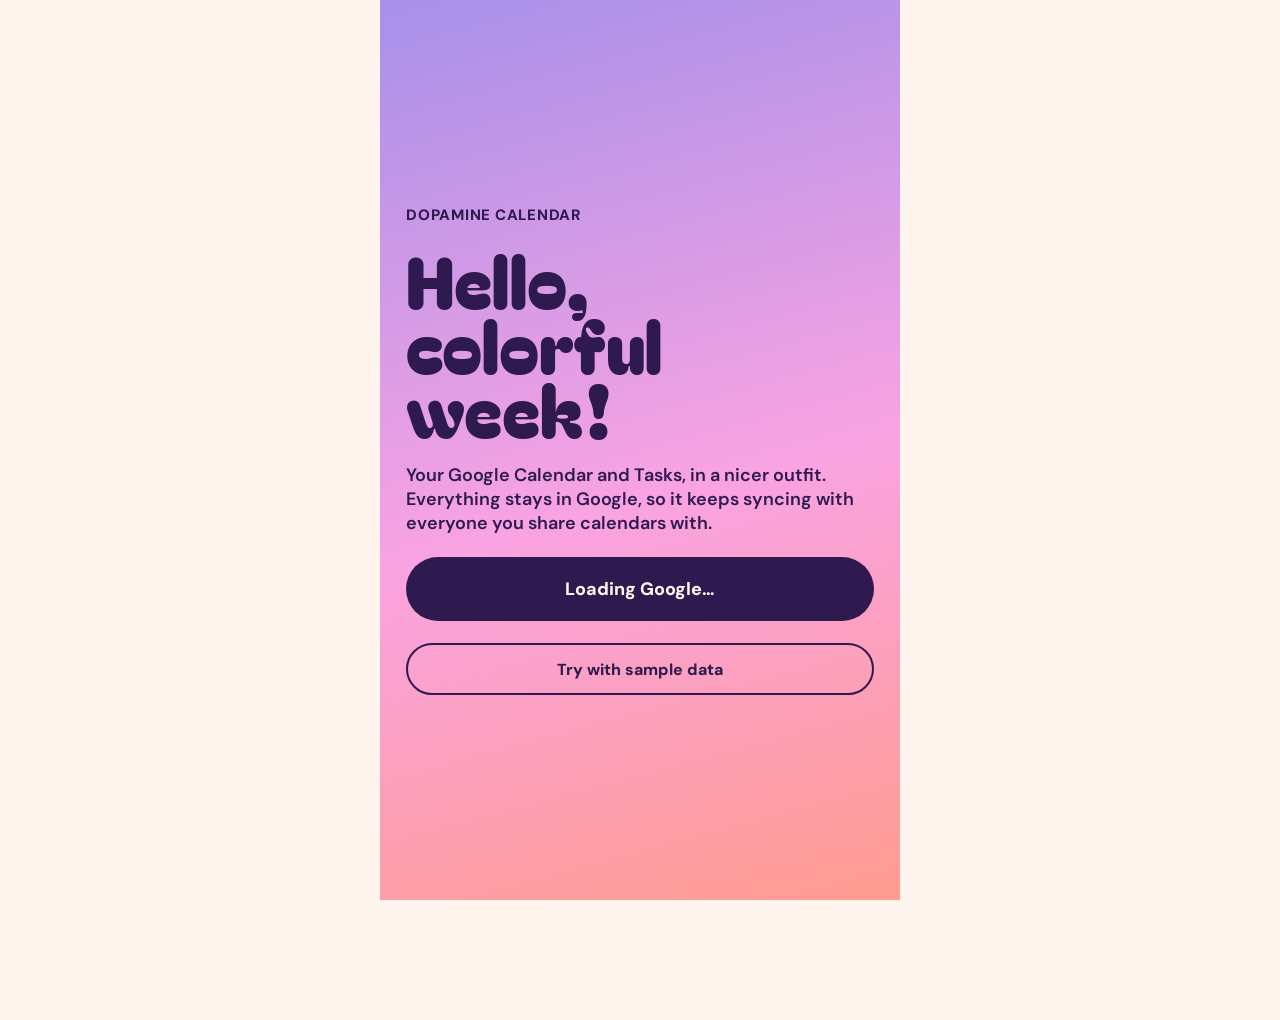
==== index.html @ b86ba57b "Add files via upload" ====
<!doctype html>
<html lang="en">
<head>
<meta charset="utf-8">
<meta name="viewport" content="width=device-width, initial-scale=1, viewport-fit=cover">
<title>Dopamine Calendar</title>
<meta name="theme-color" content="#FF8FA4">
<link rel="manifest" href="manifest.webmanifest">
<link rel="icon" href="icons/icon-192.png">
<link rel="apple-touch-icon" href="icons/icon-192.png">
<link rel="preconnect" href="https://fonts.googleapis.com">
<link rel="preconnect" href="https://fonts.gstatic.com" crossorigin>
<link href="https://fonts.googleapis.com/css2?family=Bagel+Fat+One&family=DM+Sans:wght@400;600;800&display=swap" rel="stylesheet">
<link rel="stylesheet" href="styles.css">
</head>
<body data-mode="work">
<main id="app" aria-live="polite"></main>
<div id="sheet-root"></div>
<div id="toast" role="status"></div>
<script src="parser.js"></script>
<script src="config.js"></script>
<script src="app.js"></script>
<script async defer src="https://accounts.google.com/gsi/client" onload="window.DC && DC.gisLoaded()"></script>
</body>
</html>
---- styles.css ----
/* ---------- Themes ---------- */
body[data-mode="work"] {
  --bg: #FFE6E2; --ink: #3A1712; --hero: #FF8FA4; --hero-ink: #3A1712;
  --accent: #F7965E; --accent-strong: #E26A3A; --card: #FFF8F4; --line: #FFE0DA;
  --prio: #FF8FA4; --notes: #FFCB98; --toggle-bg: #3A1712; --toggle-off: #FFE6E2;
  --chip-off: rgba(255,255,255,0.35); --fab: #F7965E; --shadow: 0 6px 0 #3A1712;
  --t0: #FFB3B8; --t1: #FFCB98; --t2: #FF9FB0; --t3: #FFD3D3;
  --d0: #E26A3A; --d1: #FF7E96; --d2: #FFA9B6; --d3: #FFC9CF;
  --star: #F7965E;
}
body[data-mode="migraine"] {
  --bg: #F5F3FA; --ink: #3E3D5C; --hero: linear-gradient(135deg, #BFE4F2 0%, #F4EBB8 30%, #F3CBE2 55%, #C4C2E6 78%, #C7EFE8 100%); --hero-ink: #3E3D5C;
  --accent: #FFFFFF; --accent-strong: #6E6CA0; --card: #FFFFFF; --line: #EEECF6;
  --prio: #E3E2F3; --notes: #DDEFF7; --toggle-bg: rgba(255,255,255,0.55); --toggle-off: #3E3D5C;
  --chip-off: rgba(255,255,255,0.45); --fab: #C4C2E6; --shadow: none;
  --t0: #DDEFF7; --t1: #F7F1D2; --t2: #F6E0EC; --t3: #E3E2F3;
  --d0: #8E8BC9; --d1: #A6A3D6; --d2: #C2C0E6; --d3: #DAD9F0;
  --star: transparent;
}
body[data-mode="weekend"] {
  --bg: #FFF4EE; --ink: #2E1A4F; --hero: linear-gradient(165deg, #A790EA 0%, #F9A3E2 55%, #FF9C8F 100%); --hero-ink: #2E1A4F;
  --accent: #FFD68B; --accent-strong: #D9541A; --card: #FFFFFF; --line: #F5E8F2;
  --prio: #CCF2F1; --notes: #C9BDF4; --toggle-bg: #2E1A4F; --toggle-off: #FFF4EE;
  --chip-off: rgba(255,255,255,0.3); --fab: #F16925; --shadow: 0 6px 0 #2E1A4F;
  --t0: #CCF2F1; --t1: #FFD68B; --t2: #F9A3E2; --t3: #C9BDF4;
  --d0: #F16925; --d1: #FF9C8F; --d2: #FFD68B; --d3: #CCF2F1;
  --star: transparent;
}

/* ---------- Base ---------- */
* { box-sizing: border-box; }
html, body { margin: 0; }
body {
  background: var(--bg); color: var(--ink);
  font-family: 'DM Sans', system-ui, sans-serif; font-size: 16px;
  -webkit-tap-highlight-color: transparent;
  transition: background .3s;
}
button, input { font-family: inherit; color: inherit; }
button { cursor: pointer; }
.display { font-family: 'Bagel Fat One', 'DM Sans', sans-serif; font-weight: 400; }
#app { max-width: 520px; margin: 0 auto; min-height: 100vh; padding-bottom: 120px; position: relative; }
.sr { position: absolute; width: 1px; height: 1px; overflow: hidden; clip: rect(0 0 0 0); }

/* ---------- Hero ---------- */
.hero {
  background: var(--hero); color: var(--hero-ink);
  border-radius: 0 0 44px 44px; padding: calc(28px + env(safe-area-inset-top)) 22px 24px;
  display: flex; flex-direction: column; gap: 16px; position: relative;
}
.hero .star { position: absolute; right: 26px; top: calc(96px + env(safe-area-inset-top)); width: 64px; height: 64px; pointer-events: none; }
.hero .star path { fill: var(--star); }
.topbar { display: flex; justify-content: space-between; align-items: center; gap: 8px; }
.eyebrow { font-weight: 800; font-size: 15px; letter-spacing: .05em; text-transform: uppercase; }
.hero h1 { margin: 0; font-size: 70px; line-height: .9; white-space: pre-line; position: relative; }
.hero h1.small { font-size: 60px; }
.pill {
  height: 46px; padding: 0 16px 0 12px; border-radius: 23px; border: none;
  background: var(--accent); color: var(--hero-ink); display: inline-flex; align-items: center; gap: 8px;
  font-size: 15px; font-weight: 800;
}
.icon-btn {
  width: 46px; height: 46px; border-radius: 23px; border: none; background: var(--chip-off);
  display: inline-flex; align-items: center; justify-content: center; color: var(--hero-ink);
}
.days { display: grid; grid-template-columns: repeat(7, minmax(0, 1fr)); gap: 6px; }
.day {
  height: 62px; border: none; border-radius: 22px; background: var(--chip-off); color: var(--hero-ink);
  display: flex; flex-direction: column; align-items: center; justify-content: center; gap: 2px; position: relative;
}
.day.on { background: var(--accent); }
.day .l { font-size: 12px; font-weight: 600; }
.day .n { font-size: 19px; font-weight: 800; }
.day.today .n { text-decoration: underline; text-decoration-thickness: 3px; text-underline-offset: 3px; }
.weeknav { display: flex; gap: 8px; }
.toggle { display: grid; grid-template-columns: 1fr 1fr; gap: 6px; background: var(--toggle-bg); padding: 5px; border-radius: 26px; }
.toggle button { height: 46px; border: none; border-radius: 22px; background: transparent; color: var(--toggle-off); font-size: 16px; font-weight: 800; }
.toggle button.on { background: var(--accent); color: var(--hero-ink); }
body[data-mode="migraine"] .toggle button.on { background: #fff; }

/* ---------- Content ---------- */
.content { padding: 20px 16px 0; display: flex; flex-direction: column; gap: 14px; }
.event {
  border-radius: 28px; padding: 18px 20px; display: flex; gap: 16px; align-items: flex-start;
  background: var(--t0); border: none; text-align: left; width: 100%;
}
.event:nth-child(4n+2) { background: var(--t1); }
.event:nth-child(4n+3) { background: var(--t2); }
.event:nth-child(4n+4) { background: var(--t3); }
.event .time { display: flex; flex-direction: column; gap: 2px; min-width: 64px; }
.event .time b { font-size: 20px; }
.event .time span { font-size: 14px; opacity: .8; }
.event .what { display: flex; flex-direction: column; gap: 4px; min-width: 0; }
.event .what b { font-size: 21px; line-height: 1.15; overflow-wrap: anywhere; }
.event .what span { font-size: 14px; font-weight: 600; opacity: .85; }
.allday { display: flex; flex-wrap: wrap; gap: 8px; }
.tag { font-size: 15px; font-weight: 800; padding: 8px 14px; border-radius: 16px; background: var(--t1); }
.empty { text-align: center; padding: 40px 10px; font-size: 18px; font-weight: 600; opacity: .8; }
.empty .display { display: block; font-size: 36px; opacity: 1; margin-bottom: 6px; }

.card { background: var(--card); border-radius: 30px; padding: 20px; display: flex; flex-direction: column; gap: 10px; }
.card h2 { margin: 0; font-size: 32px; }
.card .sub { font-size: 14px; font-weight: 600; margin-top: -6px; }
.card-head { display: flex; justify-content: space-between; align-items: baseline; gap: 8px; }
.card-head .count { font-weight: 800; font-size: 15px; }
.daylist { padding: 6px 16px; gap: 0; }
.dayrow { display: flex; align-items: center; gap: 10px; min-height: 52px; padding: 5px 0; border: none; border-bottom: 2px solid var(--line); background: none; text-align: left; width: 100%; }
.dayrow:last-child { border-bottom: none; }
.dayrow .dn { width: 56px; display: flex; flex-direction: column; flex-shrink: 0; }
.dayrow .dn .display { font-size: 22px; }
.dayrow.today .dn .display { color: var(--accent-strong); }
.dayrow .dn span:last-child { font-size: 13px; font-weight: 600; }
.dayrow .pills { display: flex; flex-wrap: wrap; gap: 6px; flex: 1; }
.mini { font-size: 14px; font-weight: 800; padding: 6px 12px; border-radius: 14px; background: var(--t0); max-width: 100%; overflow: hidden; text-overflow: ellipsis; white-space: nowrap; }
.mini:nth-child(4n+2) { background: var(--t1); }
.mini:nth-child(4n+3) { background: var(--t2); }
.mini:nth-child(4n+4) { background: var(--t3); }

.prio-card { background: var(--prio); }
.prio { display: flex; align-items: center; gap: 14px; background: var(--card); border-radius: 22px; padding: 10px 14px; min-height: 56px; }
.prio .num { font-size: 34px; line-height: 1; color: var(--accent-strong); width: 24px; text-align: center; }
.prio .t { font-size: 18px; font-weight: 800; flex: 1; overflow-wrap: anywhere; }
.check { width: 44px; height: 44px; border-radius: 22px; border: 2.5px solid var(--ink); background: transparent; display: inline-flex; align-items: center; justify-content: center; flex-shrink: 0; }
.check svg { opacity: 0; }
.check:hover svg, .check:focus-visible svg { opacity: .5; }
.check.done { background: var(--ink); }
.check.done svg { opacity: 1; stroke: var(--card); }

.urgent { display: flex; align-items: center; gap: 12px; min-height: 64px; border-top: 2px solid var(--line); padding: 6px 0; }
.urgent .blobwrap { width: 62px; height: 62px; display: flex; align-items: center; justify-content: center; flex-shrink: 0; }
.urgent .blob { border-radius: 58% 42% 55% 45% / 52% 60% 40% 48%; }
.urgent .info { display: flex; flex-direction: column; gap: 2px; flex: 1; min-width: 0; }
.urgent .info b { line-height: 1.15; overflow-wrap: anywhere; }
.urgent .info span { font-size: 14px; font-weight: 600; }
.urgent.overdue .info span { color: var(--accent-strong); font-weight: 800; }

.notes-card { background: var(--notes); }
.note { display: flex; align-items: center; gap: 12px; min-height: 48px; font-size: 18px; font-weight: 600; }
.note .t { flex: 1; overflow-wrap: anywhere; }
.note .check { width: 36px; height: 36px; }

.add-line {
  height: 48px; border-radius: 24px; border: 2.5px dashed var(--ink); background: transparent;
  font-size: 16px; font-weight: 800; color: var(--ink);
}
.add-line:disabled { opacity: .55; cursor: default; }
.hint { font-size: 14px; font-weight: 600; text-align: center; }

/* ---------- Bottom bar ---------- */
.bottombar {
  position: fixed; left: 50%; transform: translateX(-50%); bottom: calc(16px + env(safe-area-inset-bottom));
  display: flex; align-items: center; gap: 10px; z-index: 5;
}
.navseg { display: flex; gap: 4px; background: var(--ink); padding: 5px; border-radius: 30px; box-shadow: 0 8px 24px rgba(0,0,0,.18); }
.navseg button { height: 50px; padding: 0 20px; border-radius: 25px; border: none; background: transparent; color: var(--bg); font-size: 16px; font-weight: 800; }
.navseg button.on { background: var(--bg); color: var(--ink); }
.fab {
  width: 66px; height: 66px; border-radius: 33px; border: none; background: var(--fab);
  display: inline-flex; align-items: center; justify-content: center; box-shadow: var(--shadow); color: var(--ink);
}

/* ---------- Sheets ---------- */
.sheet-backdrop { position: fixed; inset: 0; background: rgba(20,10,30,.35); z-index: 10; display: flex; align-items: flex-end; justify-content: center; }
.sheet {
  width: 100%; max-width: 520px; max-height: 100%; overflow: auto;
  background: var(--sheet-bg, #FF8FA4); color: var(--ink);
  border-radius: 36px 36px 0 0; padding: 22px 20px calc(24px + env(safe-area-inset-bottom));
  display: flex; flex-direction: column; gap: 16px; animation: up .22s ease-out;
}
body[data-mode="migraine"] .sheet { --sheet-bg: #F3EEFA; }
body[data-mode="weekend"] .sheet { --sheet-bg: #F9A3E2; }
@keyframes up { from { transform: translateY(40px); opacity: 0; } to { transform: none; opacity: 1; } }
body[data-mode="migraine"] .sheet { animation: none; }
.sheet-top { display: flex; justify-content: space-between; align-items: center; }
.sheet h2 { margin: 0; font-size: 52px; line-height: .92; }
.field { background: var(--card); border-radius: 26px; padding: 14px 18px; display: flex; flex-direction: column; gap: 4px; }
.field.when { background: #FFE27A; }
body[data-mode="migraine"] .field.when { background: #F7F1D2; }
.field label { font-size: 13px; font-weight: 800; letter-spacing: .05em; }
.field input { border: none; background: transparent; font-size: 24px; font-weight: 800; padding: 4px 0; outline: none; width: 100%; }
.field input::placeholder { color: var(--ink); opacity: .45; }
.parsed { display: inline-flex; align-self: flex-start; align-items: center; gap: 8px; border-radius: 14px; padding: 8px 12px; font-weight: 800; font-size: 15px; background: var(--ink); color: #FFE27A; margin-top: 4px; }
.parsed.bad { background: transparent; color: var(--ink); border: 2px dashed var(--ink); font-weight: 600; }
.chips { display: flex; flex-wrap: wrap; gap: 8px; }
.chip { height: 44px; padding: 0 16px; border-radius: 22px; border: 2.5px solid var(--ink); background: var(--card); font-size: 15px; font-weight: 800; }
.chip.on { background: var(--ink); color: var(--card); }
.section-label { font-size: 13px; font-weight: 800; letter-spacing: .05em; }
.colors { display: flex; gap: 10px; }
.swatch { width: 44px; height: 44px; border-radius: 22px; border: 2.5px solid var(--ink); }
.swatch.on { outline: 3px solid var(--ink); outline-offset: 3px; }
.save {
  height: 68px; border-radius: 34px; border: none; background: var(--ink); color: #FFE27A;
  font-family: 'Bagel Fat One', sans-serif; font-size: 28px; box-shadow: none; margin-top: 4px;
}
.save:disabled { opacity: .4; }
.modes { display: flex; flex-direction: column; gap: 10px; }
.mode-opt { min-height: 64px; border-radius: 22px; border: 2.5px solid var(--ink); background: var(--card); text-align: left; padding: 10px 16px; display: flex; flex-direction: column; gap: 2px; }
.mode-opt b { font-size: 18px; }
.mode-opt span { font-size: 14px; font-weight: 600; }
.mode-opt.on { background: var(--ink); color: var(--card); }
.danger { background: transparent; border: none; text-decoration: underline; font-weight: 800; font-size: 15px; padding: 10px; color: var(--ink); }

/* ---------- Sign in ---------- */
.signin { min-height: 100vh; display: flex; flex-direction: column; justify-content: center; gap: 22px; padding: 32px 26px; background: var(--hero); }
.signin h1 { margin: 0; font-size: 72px; line-height: .9; }
.signin p { font-size: 18px; font-weight: 600; margin: 0; }
.big-btn { height: 64px; border-radius: 32px; border: none; background: var(--ink); color: var(--bg); font-size: 18px; font-weight: 800; }
.ghost-btn { height: 52px; border-radius: 26px; border: 2.5px solid var(--ink); background: transparent; font-size: 16px; font-weight: 800; }
.err { background: var(--card); border-radius: 18px; padding: 12px 14px; font-weight: 600; }

#toast { position: fixed; left: 50%; bottom: calc(100px + env(safe-area-inset-bottom)); transform: translateX(-50%) translateY(20px); background: var(--ink); color: var(--bg); padding: 12px 18px; border-radius: 18px; font-weight: 800; opacity: 0; pointer-events: none; transition: all .2s; z-index: 20; max-width: 90vw; }
#toast.show { opacity: 1; transform: translateX(-50%); }
.loading { opacity: .6; }
:focus-visible { outline: 3px solid var(--ink); outline-offset: 2px; }
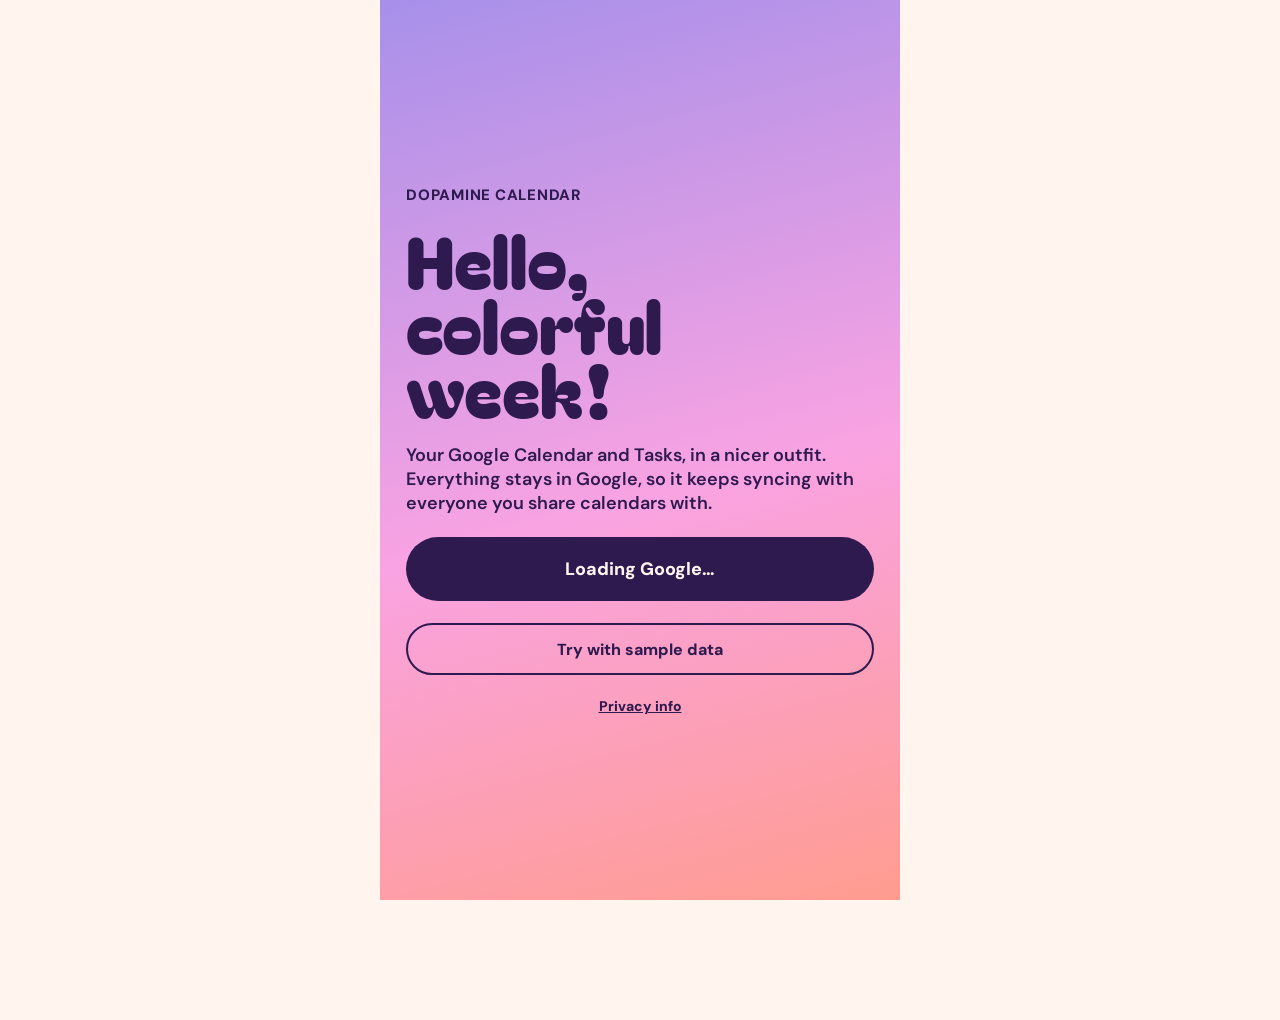
==== commit 8beb7a13: "Add files via upload" ====
--- a/index.html
+++ b/index.html
@@ -6,14 +6,25 @@
 <title>Dopamine Calendar</title>
 <meta name="theme-color" content="#FF8FA4">
 <link rel="manifest" href="manifest.webmanifest">
-<link rel="icon" href="icons/icon-192.png">
-<link rel="apple-touch-icon" href="icons/icon-192.png">
+<link rel="icon" href="icon-192.png">
+<link rel="apple-touch-icon" href="icon-192.png">
 <link rel="preconnect" href="https://fonts.googleapis.com">
 <link rel="preconnect" href="https://fonts.gstatic.com" crossorigin>
 <link href="https://fonts.googleapis.com/css2?family=Bagel+Fat+One&family=DM+Sans:wght@400;600;800&display=swap" rel="stylesheet">
 <link rel="stylesheet" href="styles.css">
 </head>
 <body data-mode="work">
+<script>
+/* Open dark straight away during a migraine (or from the "Migraine now" shortcut), so there's no bright flash */
+try {
+  var a = JSON.parse(localStorage.getItem('dc.attack') || 'null');
+  if ((a && a.active) || /[?&]migraine/.test(location.search)) {
+    var lv = JSON.parse(localStorage.getItem('dc.level') || '"dim"');
+    document.body.dataset.mode = 'migraine'; document.body.dataset.level = lv;
+    document.querySelector('meta[name="theme-color"]').content = lv === 'darker' ? '#0E0D14' : '#16151F';
+  }
+} catch (e) {}
+</script>
 <main id="app" aria-live="polite"></main>
 <div id="sheet-root"></div>
 <div id="toast" role="status"></div>
--- a/styles.css
+++ b/styles.css
@@ -8,14 +8,27 @@
   --d0: #E26A3A; --d1: #FF7E96; --d2: #FFA9B6; --d3: #FFC9CF;
   --star: #F7965E;
 }
-body[data-mode="migraine"] {
-  --bg: #F5F3FA; --ink: #3E3D5C; --hero: linear-gradient(135deg, #BFE4F2 0%, #F4EBB8 30%, #F3CBE2 55%, #C4C2E6 78%, #C7EFE8 100%); --hero-ink: #3E3D5C;
-  --accent: #FFFFFF; --accent-strong: #6E6CA0; --card: #FFFFFF; --line: #EEECF6;
-  --prio: #E3E2F3; --notes: #DDEFF7; --toggle-bg: rgba(255,255,255,0.55); --toggle-off: #3E3D5C;
-  --chip-off: rgba(255,255,255,0.45); --fab: #C4C2E6; --shadow: none;
-  --t0: #DDEFF7; --t1: #F7F1D2; --t2: #F6E0EC; --t3: #E3E2F3;
-  --d0: #8E8BC9; --d1: #A6A3D6; --d2: #C2C0E6; --d3: #DAD9F0;
+/* Migraine: "dark pastel". Dark surfaces, dimmed pastel accents, no white, no motion.
+   Also used by the consent screen and privacy page. Two brightness levels. */
+body[data-mode="migraine"], body[data-screen="consent"], .darkzone {
+  --bg: #16151F; --ink: #D9D5E8; --muted: #9A96B0; --hero: #1E1D2A; --hero-ink: #D9D5E8;
+  --accent: #25243A; --accent-strong: #ABA6D8; --card: #1E1D2A; --line: #2A2939;
+  --prio: #1F2C26; --notes: #1D2930; --toggle-bg: #25243A; --toggle-off: #9A96B0;
+  --chip-off: rgba(255,255,255,0.05); --fab: #25243A; --shadow: none;
+  --t0: #25243A; --t1: #1F2C26; --t2: #2D2230; --t3: #1D2930;
+  --d0: #CFA3B9; --d1: #ABA6D8; --d2: #97BCCF; --d3: #9FC7AF;
   --star: transparent;
+  --sage: #9FC7AF; --sage-bg: #1F2C26; --lav: #ABA6D8; --lav-bg: #25243A;
+  --rose: #CFA3B9; --rose-bg: #2D2230; --blue: #97BCCF; --blue-bg: #1D2930; --edge: #3A384C;
+}
+body[data-mode="migraine"][data-level="darker"], body[data-screen="consent"][data-level="darker"] {
+  --bg: #0E0D14; --ink: #BDB9CE; --muted: #858199; --hero: #17161F; --hero-ink: #BDB9CE;
+  --accent: #1C1B2D; --accent-strong: #9490C2; --card: #17161F; --line: #222130;
+  --prio: #18221D; --notes: #172126; --toggle-bg: #1C1B2D; --fab: #1C1B2D;
+  --t0: #1C1B2D; --t1: #18221D; --t2: #231A26; --t3: #172126;
+  --d0: #B48EA1; --d1: #9490C2; --d2: #82A6B8; --d3: #86AD96;
+  --sage: #86AD96; --sage-bg: #18221D; --lav: #9490C2; --lav-bg: #1C1B2D;
+  --rose: #B48EA1; --rose-bg: #231A26; --blue: #82A6B8; --blue-bg: #172126; --edge: #2C2A3A;
 }
 body[data-mode="weekend"] {
   --bg: #FFF4EE; --ink: #2E1A4F; --hero: linear-gradient(165deg, #A790EA 0%, #F9A3E2 55%, #FF9C8F 100%); --hero-ink: #2E1A4F;
@@ -76,7 +89,6 @@
 .toggle { display: grid; grid-template-columns: 1fr 1fr; gap: 6px; background: var(--toggle-bg); padding: 5px; border-radius: 26px; }
 .toggle button { height: 46px; border: none; border-radius: 22px; background: transparent; color: var(--toggle-off); font-size: 16px; font-weight: 800; }
 .toggle button.on { background: var(--accent); color: var(--hero-ink); }
-body[data-mode="migraine"] .toggle button.on { background: #fff; }
 
 /* ---------- Content ---------- */
 .content { padding: 20px 16px 0; display: flex; flex-direction: column; gap: 14px; }
@@ -104,14 +116,15 @@
 .card-head { display: flex; justify-content: space-between; align-items: baseline; gap: 8px; }
 .card-head .count { font-weight: 800; font-size: 15px; }
 .daylist { padding: 6px 16px; gap: 0; }
-.dayrow { display: flex; align-items: center; gap: 10px; min-height: 52px; padding: 5px 0; border: none; border-bottom: 2px solid var(--line); background: none; text-align: left; width: 100%; }
+.dayrow { display: flex; align-items: center; overflow: hidden; gap: 10px; min-height: 52px; padding: 5px 0; border: none; border-bottom: 2px solid var(--line); background: none; text-align: left; width: 100%; }
 .dayrow:last-child { border-bottom: none; }
 .dayrow .dn { width: 56px; display: flex; flex-direction: column; flex-shrink: 0; }
 .dayrow .dn .display { font-size: 22px; }
 .dayrow.today .dn .display { color: var(--accent-strong); }
 .dayrow .dn span:last-child { font-size: 13px; font-weight: 600; }
-.dayrow .pills { display: flex; flex-wrap: wrap; gap: 6px; flex: 1; }
-.mini { font-size: 14px; font-weight: 800; padding: 6px 12px; border-radius: 14px; background: var(--t0); max-width: 100%; overflow: hidden; text-overflow: ellipsis; white-space: nowrap; }
+.dayrow .pills { display: flex; flex-wrap: wrap; gap: 6px; flex: 1; min-width: 0; }
+/* Long event names wrap onto the next line and always stay inside their day */
+.mini { font-size: 14px; font-weight: 800; padding: 6px 12px; border-radius: 14px; background: var(--t0); max-width: 100%; min-width: 0; white-space: normal; overflow-wrap: anywhere; line-height: 1.25; }
 .mini:nth-child(4n+2) { background: var(--t1); }
 .mini:nth-child(4n+3) { background: var(--t2); }
 .mini:nth-child(4n+4) { background: var(--t3); }
@@ -167,7 +180,6 @@
   border-radius: 36px 36px 0 0; padding: 22px 20px calc(24px + env(safe-area-inset-bottom));
   display: flex; flex-direction: column; gap: 16px; animation: up .22s ease-out;
 }
-body[data-mode="migraine"] .sheet { --sheet-bg: #F3EEFA; }
 body[data-mode="weekend"] .sheet { --sheet-bg: #F9A3E2; }
 @keyframes up { from { transform: translateY(40px); opacity: 0; } to { transform: none; opacity: 1; } }
 body[data-mode="migraine"] .sheet { animation: none; }
@@ -175,7 +187,6 @@
 .sheet h2 { margin: 0; font-size: 52px; line-height: .92; }
 .field { background: var(--card); border-radius: 26px; padding: 14px 18px; display: flex; flex-direction: column; gap: 4px; }
 .field.when { background: #FFE27A; }
-body[data-mode="migraine"] .field.when { background: #F7F1D2; }
 .field label { font-size: 13px; font-weight: 800; letter-spacing: .05em; }
 .field input { border: none; background: transparent; font-size: 24px; font-weight: 800; padding: 4px 0; outline: none; width: 100%; }
 .field input::placeholder { color: var(--ink); opacity: .45; }
@@ -212,3 +223,167 @@
 #toast.show { opacity: 1; transform: translateX(-50%); }
 .loading { opacity: .6; }
 :focus-visible { outline: 3px solid var(--ink); outline-offset: 2px; }
+
+/* ---------- Migraine mode: keep every surface dark ---------- */
+body[data-mode="migraine"] { --mig-glow: #25243A; transition: none; }
+body[data-mode="work"] { --mig-glow: #D4CFF5; }
+body[data-mode="weekend"] { --mig-glow: #B9A6F0; }
+body[data-mode="migraine"] *, body[data-screen="consent"] * { animation: none !important; transition: none !important; }
+body[data-mode="migraine"] .sheet, body[data-screen="consent"] .sheet { --sheet-bg: var(--bg); border-top: 1px solid var(--line); }
+body[data-mode="migraine"] .sheet-backdrop { background: rgba(0,0,0,.55); }
+body[data-mode="migraine"] .navseg { background: var(--card); box-shadow: none; border: 1px solid var(--line); }
+body[data-mode="migraine"] .navseg button { color: var(--muted); }
+body[data-mode="migraine"] .navseg button.on { background: var(--lav-bg); color: var(--lav); }
+body[data-mode="migraine"] .save, body[data-mode="migraine"] .big-btn { background: var(--sage-bg); color: var(--sage); font-family: 'DM Sans', sans-serif; font-weight: 800; font-size: 18px; }
+body[data-mode="migraine"] .parsed { background: var(--lav-bg); color: var(--lav); }
+body[data-mode="migraine"] .field.when { background: var(--lav-bg); }
+body[data-mode="migraine"] .chip { border-color: var(--edge); background: var(--card); }
+body[data-mode="migraine"] .chip.on, body[data-mode="migraine"] .mode-opt.on { background: var(--lav-bg); color: var(--lav); border-color: var(--lav); }
+body[data-mode="migraine"] .mode-opt { border-color: var(--edge); }
+body[data-mode="migraine"] .check { border-color: var(--muted); }
+body[data-mode="migraine"] .check.done { background: var(--sage-bg); border-color: var(--sage); }
+body[data-mode="migraine"] .check.done svg { stroke: var(--sage); }
+body[data-mode="migraine"] .add-line { border-color: var(--edge); color: var(--muted); }
+body[data-mode="migraine"] .pill { background: var(--lav-bg); color: var(--lav); }
+body[data-mode="migraine"] .day.on { background: var(--lav-bg); color: var(--lav); }
+body[data-mode="migraine"] .dayrow.today .dn .display { color: var(--lav); }
+body[data-mode="migraine"] #toast, body[data-screen="consent"] #toast { background: var(--lav-bg); color: var(--ink); border: 1px solid var(--edge); }
+body[data-mode="migraine"] .signin h1 { color: var(--lav); }
+
+/* ---------- Shortcut 2: hold the date ---------- */
+.holdable { user-select: none; -webkit-user-select: none; -webkit-touch-callout: none; touch-action: manipulation; cursor: pointer;
+  border-radius: 28px; margin-left: -12px; margin-right: -12px; padding: 6px 12px; align-self: flex-start;
+  transition: background .8s ease, box-shadow .8s ease; }
+.holdable.holding { background: var(--mig-glow); box-shadow: 0 0 0 8px var(--mig-glow); }
+.hold-hint { margin: -4px 0 0; display: inline-flex; align-items: center; gap: 8px; align-self: flex-start;
+  background: rgba(255,255,255,.55); border-radius: 16px; padding: 8px 12px; font-size: 13px; font-weight: 800; }
+.hold-hint svg { width: 16px; height: 16px; }
+
+/* ---------- Toast with an action ---------- */
+#toast { display: flex; align-items: center; gap: 14px; width: max-content; }
+.sheet > * { flex-shrink: 0; }
+#toast.has-action { pointer-events: auto; }
+#toast button { border: none; background: transparent; color: inherit; font-weight: 800; font-size: 15px; text-decoration: underline; padding: 6px 4px; min-height: 36px; }
+
+/* ---------- "Just one thing" (day view during a migraine) ---------- */
+.mig { padding: calc(28px + env(safe-area-inset-top)) 20px 20px; display: flex; flex-direction: column; gap: 16px; }
+.mig-top { display: flex; justify-content: space-between; align-items: center; gap: 10px; }
+.mig-label { display: inline-flex; align-items: center; gap: 10px; color: var(--lav); font-weight: 800; font-size: 14px; letter-spacing: .06em; }
+.mig-end { height: 48px; padding: 0 18px; border-radius: 24px; border: none; background: var(--lav-bg); color: var(--lav); font-size: 15px; font-weight: 800; }
+.mig-status { font-size: 14px; font-weight: 600; color: var(--muted); margin-top: -8px; }
+.mig-title { margin: 0; font-size: 56px; line-height: .95; color: var(--sage); }
+.mig-one { background: var(--sage-bg); border-radius: 28px; padding: 20px; display: flex; gap: 16px; align-items: center; }
+.mig-one .check { width: 52px; height: 52px; border-radius: 26px; border: 2.5px solid var(--sage); }
+.mig-one-t { display: flex; flex-direction: column; gap: 4px; min-width: 0; }
+.mig-one-t b { font-size: 24px; line-height: 1.15; overflow-wrap: anywhere; }
+.mig-k { font-size: 12px; font-weight: 800; letter-spacing: .06em; color: var(--sage); }
+.mig-actions { display: grid; grid-template-columns: 1fr 1fr; gap: 10px; }
+.mig-btn { min-height: 68px; border-radius: 34px; border: none; font-size: 16px; font-weight: 800; display: flex; align-items: center; justify-content: center; gap: 8px; padding: 0 14px; }
+.mig-btn.blue { background: var(--blue-bg); color: var(--blue); }
+.mig-btn.rose { background: var(--rose-bg); color: var(--rose); }
+.mig-btn.sage { background: var(--sage-bg); color: var(--sage); }
+.mig-btn.wide { width: 100%; height: 72px; font-size: 18px; }
+.mig-now { font-size: 14px; font-weight: 800; color: var(--lav); }
+.mig-section { font-size: 13px; font-weight: 800; letter-spacing: .06em; color: var(--muted); margin-top: 6px; }
+.mig-row { background: var(--card); border-radius: 22px; padding: 14px 16px; display: flex; justify-content: space-between; align-items: center; gap: 12px; }
+.mig-row-t { display: flex; flex-direction: column; gap: 2px; min-width: 0; }
+.mig-row-t b { font-size: 17px; overflow-wrap: anywhere; }
+.mig-row-t span { font-size: 13px; font-weight: 600; color: var(--muted); }
+.mig-small { height: 44px; padding: 0 18px; border-radius: 22px; border: none; background: var(--lav-bg); color: var(--lav); font-size: 15px; font-weight: 800; flex-shrink: 0; }
+.mig-foot { margin: 4px 0 0; font-size: 14px; line-height: 1.5; color: var(--muted); }
+
+/* ---------- Symptom tracker & medication sheets ---------- */
+.ph-title { font-size: 42px !important; color: var(--lav); }
+.ph-grid { display: grid; grid-template-columns: 1fr 1fr; gap: 12px; }
+.ph-tile { height: 138px; border-radius: 32px; border: 3px solid transparent; font-size: 17px; font-weight: 800; display: flex; flex-direction: column; align-items: center; justify-content: center; gap: 12px; }
+.ph-tile.blue { background: var(--blue-bg); color: var(--blue); }
+.ph-tile.lav { background: var(--lav-bg); color: var(--lav); }
+.ph-tile.rose { background: var(--rose-bg); color: var(--rose); }
+.ph-tile.sage { background: var(--sage-bg); color: var(--sage); }
+.ph-tile.on { border-color: currentColor; }
+.ph-box { background: var(--card); border-radius: 28px; padding: 16px; display: flex; flex-direction: column; gap: 12px; }
+.ph-box-h { display: flex; justify-content: space-between; align-items: baseline; gap: 8px; font-size: 13px; font-weight: 800; letter-spacing: .06em; color: var(--muted); }
+.ph-box-h b { color: var(--lav); letter-spacing: 0; font-size: 15px; }
+.ph-auras { display: flex; justify-content: space-between; gap: 10px; }
+.ph-aura { flex: 1; height: 72px; border-radius: 36px; border: 2.5px solid transparent; background: var(--lav-bg); color: var(--lav); display: flex; align-items: center; justify-content: center; }
+.ph-aura.on { border-color: var(--lav); }
+.ph-share { margin: 0; font-size: 14px; line-height: 1.4; color: var(--muted); }
+.med-chips .chip { height: 56px; font-size: 17px; padding: 0 20px; }
+.med-list { display: flex; flex-direction: column; gap: 6px; font-size: 15px; font-weight: 600; color: var(--muted); }
+
+/* ---------- Settings sheet extras ---------- */
+.migraine-opt { background: #D4CFF5; color: #2E1A4F; border-color: #2E1A4F; }
+.migraine-opt b { display: inline-flex; align-items: center; gap: 8px; }
+.set-box { background: var(--card); border-radius: 22px; padding: 14px 16px; display: flex; flex-direction: column; gap: 8px; }
+.set-box span { font-size: 14px; font-weight: 600; }
+a.danger { display: block; text-align: center; color: var(--ink); }
+.signin-privacy { text-align: center; font-weight: 800; font-size: 14px; color: inherit; }
+
+/* ---------- Month view ---------- */
+.mstats { display: grid; grid-template-columns: repeat(3, minmax(0, 1fr)); gap: 8px; }
+.mstat { border-radius: 20px; padding: 12px; display: flex; flex-direction: column; gap: 2px; background: var(--card); }
+.mstat b { font-size: 26px; }
+.mstat span { font-size: 13px; font-weight: 600; }
+body[data-mode="migraine"] .mstat.rose { background: var(--rose-bg); } body[data-mode="migraine"] .mstat.rose b { color: var(--rose); }
+body[data-mode="migraine"] .mstat.lav { background: var(--lav-bg); } body[data-mode="migraine"] .mstat.lav b { color: var(--lav); }
+body[data-mode="migraine"] .mstat.blue { background: var(--blue-bg); } body[data-mode="migraine"] .mstat.blue b { color: var(--blue); }
+body[data-mode="migraine"] .mstat span { color: var(--muted); }
+.mgrid { display: grid; grid-template-columns: repeat(7, minmax(0, 1fr)); gap: 5px; padding: 14px 10px; }
+.mhead { text-align: center; font-size: 12px; font-weight: 800; padding-bottom: 2px; opacity: .7; }
+.mcell { height: 56px; border-radius: 16px; border: 2px solid transparent; background: var(--card); display: flex; flex-direction: column; align-items: center; justify-content: center; gap: 4px; padding: 0; }
+.mcell .mnum { font-size: 15px; font-weight: 800; }
+.mcell.out { opacity: .35; }
+.mcell.today { border-color: var(--ink); }
+.mcell.is-mig { background: #FF9FB0; }
+.mcell.is-rec { background: #B9F0D3; }
+body[data-mode="weekend"] .mcell.is-mig { background: #F9A3E2; }
+body[data-mode="weekend"] .mcell.is-rec { background: #CCF2F1; }
+body[data-mode="migraine"] .mcell { background: var(--card); color: var(--muted); }
+body[data-mode="migraine"] .mcell.is-mig { background: var(--rose-bg); color: var(--rose); }
+body[data-mode="migraine"] .mcell.is-rec { background: var(--sage-bg); color: var(--sage); }
+.mdots { display: flex; gap: 3px; align-items: center; height: 7px; }
+.mdots i { display: block; height: 7px; border-radius: 4px; }
+.edot.n0 { width: 0; }
+.edot.n1 { width: 7px; background: var(--ink); opacity: .45; }
+.edot.n2 { width: 13px; background: var(--ink); opacity: .45; }
+.edot.n3 { width: 19px; background: var(--ink); opacity: .45; }
+.adot { width: 7px; background: #6E5BC8; }
+body[data-mode="migraine"] .adot { background: var(--lav); }
+.mlegend { display: flex; flex-wrap: wrap; gap: 8px 14px; font-size: 13px; font-weight: 600; padding: 0 4px; }
+.mlegend span { display: inline-flex; align-items: center; gap: 6px; }
+.lg { display: inline-block; width: 12px; height: 12px; border-radius: 4px; }
+.lg.is-mig { background: #FF9FB0; } .lg.is-rec { background: #B9F0D3; }
+.lg.aura { width: 8px; height: 8px; background: #6E5BC8; } .lg.ev { width: 13px; height: 7px; background: var(--ink); opacity: .45; }
+body[data-mode="weekend"] .lg.is-mig { background: #F9A3E2; } body[data-mode="weekend"] .lg.is-rec { background: #CCF2F1; }
+body[data-mode="migraine"] .lg.is-mig { background: var(--rose-bg); border: 1.5px solid var(--rose); }
+body[data-mode="migraine"] .lg.is-rec { background: var(--sage-bg); border: 1.5px solid var(--sage); }
+body[data-mode="migraine"] .lg.aura { background: var(--lav); }
+body[data-mode="migraine"] .mlegend { color: var(--muted); }
+
+/* ---------- Consent screen (always dark, scrolls with the page) ---------- */
+body[data-screen="consent"] { background: var(--bg); color: var(--ink); }
+.consent { padding: calc(24px + env(safe-area-inset-top)) 20px 40px; display: flex; flex-direction: column; gap: 14px; max-width: 520px; margin: 0 auto; }
+.consent p { margin: 0; font-size: 15px; line-height: 1.55; }
+.c-top { position: sticky; top: 0; z-index: 2; display: flex; align-items: center; gap: 12px; background: var(--bg); padding: 8px 0; margin: -8px 0 0; }
+.c-top .icon-btn { margin-left: auto; background: var(--card); color: var(--muted); width: 48px; height: 48px; }
+.c-badge { width: 44px; height: 44px; border-radius: 22px; background: var(--lav-bg); color: var(--lav); display: inline-flex; align-items: center; justify-content: center; }
+.c-eyebrow { font-size: 14px; font-weight: 800; letter-spacing: .06em; color: var(--muted); }
+.c-title { margin: 4px 0 0; font-size: 40px; line-height: .98; color: var(--lav); }
+.c-card { background: var(--card); border-radius: 24px; padding: 16px 18px; display: flex; flex-direction: column; gap: 8px; }
+.c-card ul { margin: 0; padding-left: 18px; font-size: 15px; line-height: 1.55; }
+.c-h { margin: 0; font-size: 13px; font-weight: 800; letter-spacing: .06em; }
+.c-h.rose { color: var(--rose); } .c-h.sage { color: var(--sage); } .c-h.blue { color: var(--blue); } .c-h.lav { color: var(--lav); }
+.c-acc { display: flex; align-items: center; gap: 12px; background: var(--sage-bg); border-radius: 18px; padding: 10px 12px; }
+.c-av { width: 36px; height: 36px; flex-shrink: 0; border-radius: 18px; background: var(--sage); color: var(--bg); display: inline-flex; align-items: center; justify-content: center; font-weight: 800; }
+.c-mail { font-weight: 800; color: var(--sage); overflow: hidden; text-overflow: ellipsis; white-space: nowrap; }
+.c-strong { font-weight: 800; color: var(--sage); }
+.c-muted { color: var(--muted); }
+.c-link { display: flex; justify-content: space-between; align-items: center; gap: 12px; padding: 16px 18px; border-radius: 24px; background: var(--lav-bg); color: var(--lav); text-decoration: none; font-size: 16px; font-weight: 800; }
+.c-agree { display: flex; gap: 14px; align-items: flex-start; padding: 16px 18px; border-radius: 24px; border: 1.5px solid var(--edge); cursor: pointer; font-size: 15px; line-height: 1.5; font-weight: 600; }
+.c-agree input { width: 28px; height: 28px; margin: 0; flex-shrink: 0; accent-color: var(--sage); }
+.c-on { height: 64px; border-radius: 32px; border: none; background: var(--sage-bg); color: var(--sage); font-size: 17px; font-weight: 800; }
+.c-on:disabled { opacity: .45; cursor: default; }
+.c-later { height: 52px; border-radius: 26px; border: none; background: transparent; color: var(--muted); font-size: 16px; font-weight: 800; }
+.c-foot { text-align: center; font-size: 13px !important; color: var(--muted); }
+.c-foot a, .consent a { color: var(--lav); }
+body[data-screen="consent"] #app { padding-bottom: 0; }
